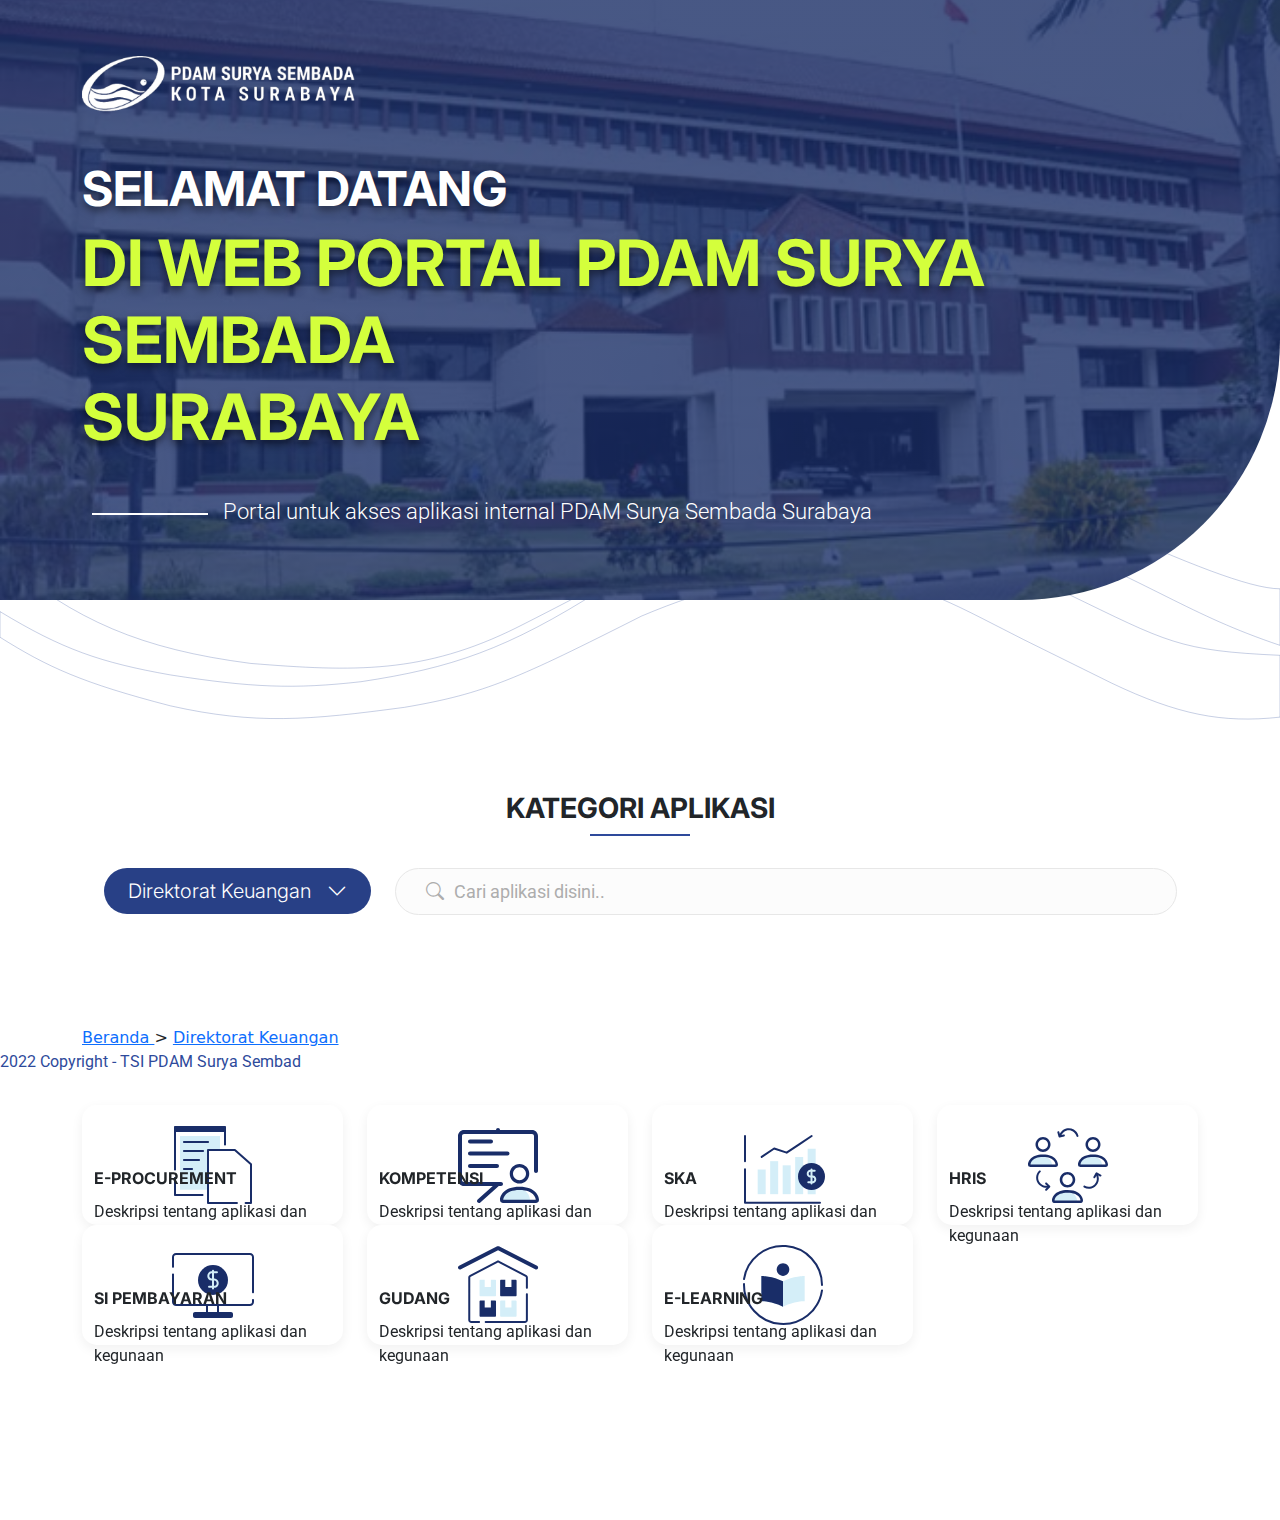
==== index-direktorat-keuangan.html @ 5f64a6d6 "commit 30-8-2022" ====
<!DOCTYPE html>
<html lang="en">
<head>
    <meta charset="UTF-8">
    <meta http-equiv="X-UA-Compatible" content="IE=edge">
    <meta name="viewport" content="width=device-width, initial-scale=1.0">
    <link rel="shortcut icon" href="assets/images/logo small.png" />
    <link href="assets/bootstrap-icons/bootstrap-icons.css" rel="stylesheet">
    <link rel="stylesheet" href="bootstrap/css/bootstrap.min.css">
    <link rel="stylesheet" href="css/style.css">
    <title>Web-Portal PDAM Surya Sembada Kota Surabaya</title>
</head>
<body>
    <header class="header d-flex justify-content-center align-items-center">
        <div class="container">
            <div class="row">
                <div class="col-lg-12 col-md-6 col-sm-3">
                    <img src="assets/images/Logo PDAM-Putih.png" height="56px" alt="">
                    <h1>
                        Selamat Datang
                    </h1>
                    <h2>
                        Di Web Portal PDAM Surya Sembada 
                        <br>
                        Surabaya
                    </h2>
                    <p>
                        Portal untuk akses aplikasi internal PDAM Surya Sembada Surabaya</p>
                </div>
            </div>
        </div>
    </header>
    <main>
        <section class="heading">
            <div class="container">
                <div class="head-kategori">
                    <div class="row justify-content-center text-center">
                        <h3>Kategori Aplikasi</h3>
                        <div class="line"></div>
                    </div>
                </div>
                <div class="pilihan-kategori">
                    <div class="row">
                        <div class="col d-flex justify-content-center align-items-center">
                            <div class="dropdown pe-4">
                                <button class="btn py-2 px-4" type="button" data-bs-toggle="dropdown" aria-expanded="false">
                                    <span>Direktorat Keuangan</span>
                                    <i class="bi bi-chevron-down ms-3"></i>
                                </button>
                                <ul class="dropdown-menu">
                                    <li><a class="dropdown-item" href="index.html">Semua Aplikasi</a></li>
                                    <li><a class="dropdown-item" href="index-direktorat-utama.html">Direktorat Utama</a></li>
                                    <li><a class="dropdown-item" href="index-direktorat-keuangan.html">Direktorat Keuangan</a></li>
                                    <li><a class="dropdown-item" href="index-direktorat-operasi.html">Direktorat Operasi</a></li>
                                    <li><a class="dropdown-item" href="index-direktorat-pelayanan.html">Direktorat Pelayanan</a></li>
                                </ul>
                            </div>
                            <div class="search py-2 px-4">
                                <button id="button" class="pe-2"><i class="bi-search"></i></button>
                                <input type="text" id="input" maxlength="200" width="200" placeholder="Cari aplikasi disini..">
                            </div>
                        </div>
                    </div>
                </div>
                <div class="aplikasi">
                    <div class="navigation">
                        <a href="index.html">Beranda </a> 
                        <a> > </a>
                        <a href="#"> Direktorat Keuangan</a>
                    </div>
                    <!-- Halaman 1 -->
                    <div class="carousel-item active">
                        <!-- Baris 1 -->
                        <div class="row" style="margin-top: 55px;">
                            <!-- kolom 1 -->
                            <div class="col-md-3 col-sm-6">
                                <div class="box">
                                    <div class="hexagon-shadow">
                                        <div class="hexagon position-absolute top-50 start-50 translate-middle">
                                            <img src="assets/icon/icon_E-Procurement.svg" alt="">
                                        </div>
                                    </div>
                                    <div class="box-content">
                                        <div class="details">
                                            <h5>E-Procurement</h5>
                                            <p>Deskripsi tentang aplikasi dan kegunaan</p>
                                        </div>
                                    </div>
                                </div>
                            </div>
                            <!-- kolom 2 -->
                            <div class="col-md-3 col-sm-6">
                                <div class="box">
                                    <div class="hexagon-shadow">
                                        <div class="hexagon position-absolute top-50 start-50 translate-middle">
                                            <img src="assets/icon/icon_Kompetensi.svg" alt="">
                                        </div>
                                    </div>
                                    <div class="box-content">
                                        <div class="details">
                                            <h5>Kompetensi</h5>
                                            <p>Deskripsi tentang aplikasi dan kegunaan</p>
                                        </div>
                                    </div>
                                </div>
                            </div>
                            <!-- kolom 3 -->
                            <div class="col-md-3 col-sm-6">
                                <div class="box">
                                    <div class="hexagon-shadow">
                                        <div class="hexagon position-absolute top-50 start-50 translate-middle">
                                            <img src="assets/icon/icon_SKA.svg" alt="">
                                        </div>
                                    </div>
                                    <div class="box-content">
                                        <div class="details">
                                            <h5>SKA</h5>
                                            <p>Deskripsi tentang aplikasi dan kegunaan</p>
                                        </div>
                                    </div>
                                </div>
                            </div>
                            <!-- kolom 4 -->
                            <div class="col-md-3 col-sm-6">
                                <div class="box">
                                    <div class="hexagon-shadow">
                                        <div class="hexagon position-absolute top-50 start-50 translate-middle">
                                            <img src="assets/icon/icon_HRIS.svg" alt="">
                                        </div>
                                    </div>
                                    <div class="box-content">
                                        <div class="details">
                                            <h5>HRIS</h5>
                                            <p>Deskripsi tentang aplikasi dan kegunaan</p>
                                        </div>
                                    </div>
                                </div>
                            </div>
                        </div>
                        <!-- Baris 2 -->
                        <div class="row">
                            <!-- kolom 5 -->
                            <div class="col-md-3 col-sm-6">
                                <div class="box">
                                    <div class="hexagon-shadow">
                                        <div class="hexagon position-absolute top-50 start-50 translate-middle">
                                            <img src="assets/icon/icon_SIPembayaran.svg" alt="">
                                        </div>
                                    </div>
                                    <div class="box-content">
                                        <div class="details">
                                            <h5>SI Pembayaran</h5>
                                            <p>Deskripsi tentang aplikasi dan kegunaan</p>
                                        </div>
                                    </div>
                                </div>
                            </div>
                            <!-- kolom 6 -->
                            <div class="col-md-3 col-sm-6">
                                <div class="box">
                                    <div class="hexagon-shadow">
                                        <div class="hexagon position-absolute top-50 start-50 translate-middle">
                                            <img src="assets/icon/icon_Gudang.svg" alt="">
                                        </div>
                                    </div>
                                    <div class="box-content">
                                        <div class="details">
                                            <h5>Gudang</h5>
                                            <p>Deskripsi tentang aplikasi dan kegunaan</p>
                                        </div>
                                    </div>
                                </div>
                            </div>
                            <!-- kolom 7 -->
                            <div class="col-md-3 col-sm-6">
                                <div class="box">
                                    <div class="hexagon-shadow">
                                        <div class="hexagon position-absolute top-50 start-50 translate-middle">
                                            <img src="assets/icon/icon_e-learning.svg" alt="">
                                        </div>
                                    </div>
                                    <div class="box-content">
                                        <div class="details">
                                            <h5>E-Learning</h5>
                                            <p>Deskripsi tentang aplikasi dan kegunaan</p>
                                        </div>
                                    </div>
                                </div>
                            </div>
                            <!-- kolom 8 -->
                            <div class="col-md-3 col-sm-6" style="visibility: hidden;">
                                <div class="box">
                                    <div class="hexagon-shadow">
                                        <div class="hexagon position-absolute top-50 start-50 translate-middle">
                                            <img src="assets/icon/icon_monitoring_pengaduan.svg" alt="">
                                        </div>
                                    </div>
                                    <div class="box-content">
                                        <div class="details">
                                            <h5>Monitoring Pengaduan</h5>
                                            <p>Deskripsi tentang aplikasi dan kegunaan</p>
                                        </div>
                                    </div>
                                </div>
                            </div>
                        </div>
                        <!-- Baris 3 -->
                        <div class="row" style="visibility: hidden;">
                            <!-- kolom 9 -->
                            <div class="col-md-3 col-sm-6">
                                <div class="box">
                                    <div class="hexagon-shadow">
                                        <div class="hexagon position-absolute top-50 start-50 translate-middle">
                                            <img src="assets/icon/icon_Data_pel.svg" alt="">
                                        </div>
                                    </div>
                                    <div class="box-content">
                                        <div class="details">
                                            <h5>Data Pelanggan</h5>
                                            <p>Deskripsi tentang aplikasi dan kegunaan</p>
                                        </div>
                                    </div>
                                </div>
                            </div>
                            <!-- kolom 10 -->
                            <div class="col-md-3 col-sm-6">
                                <div class="box">
                                    <div class="hexagon-shadow">
                                        <div class="hexagon position-absolute top-50 start-50 translate-middle">
                                            <img src="assets/icon/icon_Pemakaian_Air.svg" alt="">
                                        </div>
                                    </div>
                                    <div class="box-content">
                                        <div class="details">
                                            <h5>Analisa Pamakaian Air</h5>
                                            <p>Deskripsi tentang aplikasi dan kegunaan</p>
                                        </div>
                                    </div>
                                </div>
                            </div>
                            <!-- kolom 11 -->
                            <div class="col-md-3 col-sm-6">
                                <div class="box">
                                    <div class="hexagon-shadow">
                                        <div class="hexagon position-absolute top-50 start-50 translate-middle">
                                            <img src="assets/icon/icon_Pengolahan_Air.svg" alt="">
                                        </div>
                                    </div>
                                    <div class="box-content">
                                        <div class="details">
                                            <h5>Aplikasi Pengolahan</h5>
                                            <p>Deskripsi tentang aplikasi dan kegunaan</p>
                                        </div>
                                    </div>
                                </div>
                            </div>
                            <!-- kolom 12 -->
                            <div class="col-md-3 col-sm-6">
                                <div class="box">
                                    <div class="hexagon-shadow">
                                        <div class="hexagon position-absolute top-50 start-50 translate-middle">
                                            <img src="assets/icon/icon_Penertiban.svg" alt="">
                                        </div>
                                    </div>
                                    <div class="box-content">
                                        <div class="details">
                                            <h5>Aplikasi Penertiban</h5>
                                            <p>Deskripsi tentang aplikasi dan kegunaan</p>
                                        </div>
                                    </div>
                                </div>
                            </div>
                        </div>    
                    </div>
                </div>
            </div>
        </section>
    </main>
    
    <footer>
<p>2022 Copyright - TSI PDAM Surya Sembad</p> 
    </footer>

    <script src="bootstrap/js/bootstrap.bundle.min.js"></script>
</body>
</html>
---- css/style.css ----
@import url('https://fonts.googleapis.com/css2?family=Inter:wght@100;200;300;400;500;600;700;800;900&family=Roboto:ital,wght@0,100;0,300;0,400;0,500;0,700;0,900;1,100;1,300;1,400;1,500;1,700;1,900&display=swap');

:root{
    --black: #231F10;
    --gray:#6D6E70;
    --white:#fff;
    --dark-blue:#2E4A9B;
    --blue:#2A83C6;
    --lightblue:#3ABFEF;
    --green:#AFD137;
}
*{
    box-sizing: border-box;
}

body{
    height: 100%;
    width: 100%;
    margin: 0px;
    padding: 0px;
}

p{
    font-family: 'Roboto', sans-serif;
}

h1, h2, h3, h4, h5, h6{
    font-family: 'Inter', sans-serif;
    text-transform: uppercase;
    font-weight: 700;
}


/* Header */
.container-fluid{
    padding: 0;
}

.header{
    position: relative;
    width: 100%;
    height: 600px;
    
}

.header::after {
    content: "";
    z-index: -1;
    position: absolute;
    background: linear-gradient(rgba(26, 46, 102, 0.8), rgba(26, 46, 102, 0.8)), url('../assets/images/pdam.jpeg') center no-repeat;
    border-radius: 0px 0px 260.5px 0px;
    background-size: cover;
    width: 100%;
    height: 100%;
    
}

.header::before {
    content: "";
    position: absolute;
    bottom: 0;
    width: 100%;
    height: 50%;
    z-index: -100;
    background-image: url("../assets/images/background.svg");
    background-size: cover;
    background-position: bottom;
    transform: translateY(40%);
}

.header img {
    margin-bottom: 3rem;
}
.header h1{
    color: #ffff;
    text-shadow: 0px 4px 8px rgba(0, 0, 0, 0.5);
    font-size: 48px;
}

.header h2{
    color: #D4FF3C;
    text-shadow: 0px 4px 8px rgba(0, 0, 0, 0.5);
    font-size: 64px;
    padding-bottom: 2rem;
}

.header p{
    color: #ffff;
    font-weight: 300;
    font-size: 22px;
}

.header p::before{
    content: "";
    width: 116px;
    height: 2px;
    display: inline-block;
    background: var(--white);
    margin: 4px 10px;
}
/* Content */

.heading{
    margin-top: 15%;
}
.heading .head-kategori .line {
    background-color: var(--dark-blue);
    width: 100px;
    height: 2px;
    display: block;
    align-content: center;
}

.pilihan-kategori{
    position: relative;
    margin-top: 32px;
}

.pilihan-kategori .dropdown .btn{
    display: flex;
    background-color: #284086;
    color: #ffff;
    border: 0;
    border-radius: 24px;
    font-family: 'Inter', sans-serif;
    font-weight: 300;
    font-size: 20px;
}

.pilihan-kategori .search{
    align-items: center;
    background: #FCFCFC;
    border: 1px solid #E7E7E7;
    border-radius: 30px;
    display: flex;
    transition: all 0.5s;
    width: auto;
}

.pilihan-kategori .search input::placeholder{
    color: #adadad;
}


.search button,
.search input{
    -webkit-appearance: none;
    -moz-appearance: none;
    appearance: none;
    background: transparent;
    border: 0;
    color: inherit;
    font-size: 18px;
    font-family: 'Roboto', sans-serif;
    outline: 0;
    color: #adadad;
}

.search input{
    width: 700px;
}

/* Daftar Aplikasi */
.aplikasi{
    background-image: url();
    margin-top: 10%;
}

.aplikasi .col-lg-3,
.aplikasi .col-md-6{
    margin-bottom: 9%;
}

.aplikasi .box{
    position: relative;
    width: 100%;
    height: 120px;
    border-radius: 15px;
    background-color: #ffffff;
    box-shadow: 0 4px 12px rgba(26, 26, 26, 0.062);
    transition: 0.2s;
}

.aplikasi .box:hover{
    height: 179px;
    background-color: var(--dark-blue);
    box-shadow: 0px 4px 8px rgba(42, 131, 198, 0.32);
}

/* icon */
.box .icon-aplikasi{
    filter: drop-shadow(0px 2px 8px rgba(26, 26, 26, 0.082));
}

.box:hover .icon-aplikasi{
    filter: drop-shadow(0px 2px 8px rgba(42, 130, 198, 0.178));
}

.box .icon-aplikasi .icon{
    display: flex;
    align-items: center;
    justify-content: center;
    background: #ffffff;
    width: 100px;
    height: 110px;
    clip-path: polygon(0 25%, 50% 0, 100% 25%, 100% 75%, 50% 100%, 0 75%);
}

.box .icon-aplikasi .icon img{
    justify-content: center;
    max-width: 60px;
    max-height: 60px;
}

.box .box-content{
    position: absolute;
    width: 100%;
    height: 100%;
    display: flex;
    justify-content: center;
    align-items: flex-end;
}

.box .box-content .details{
    padding: 80px 12px 16px;
    width: 100%;
    transition: 0s;
    transform: translateY(55px);
}

.box:hover .box-content .details{
    transform: translateY(0px);
    color: #fff;
}

.box .box-content .details h5{
    font-size: 16px;
    margin-bottom: 12px;
}

.box .box-content .details p{
    
}

/* footer */
footer{
    color: var(--dark-blue);
}
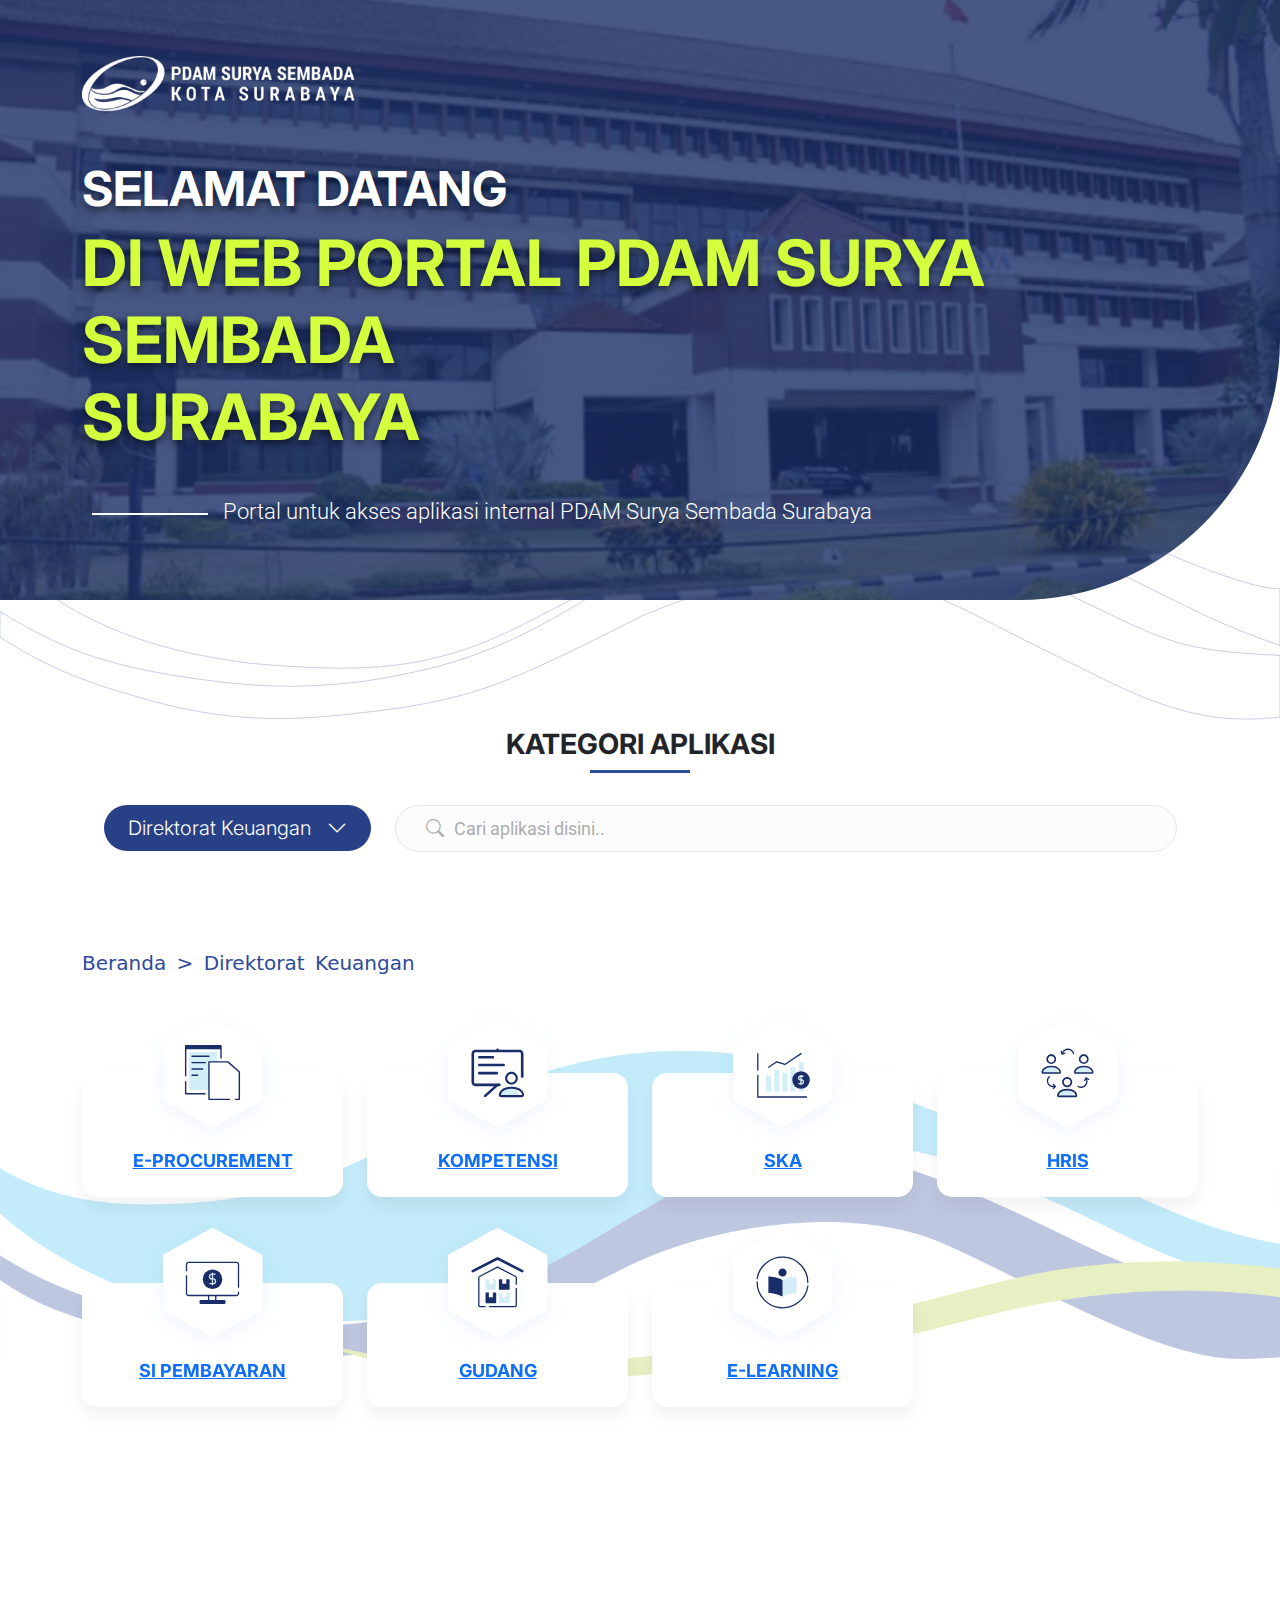
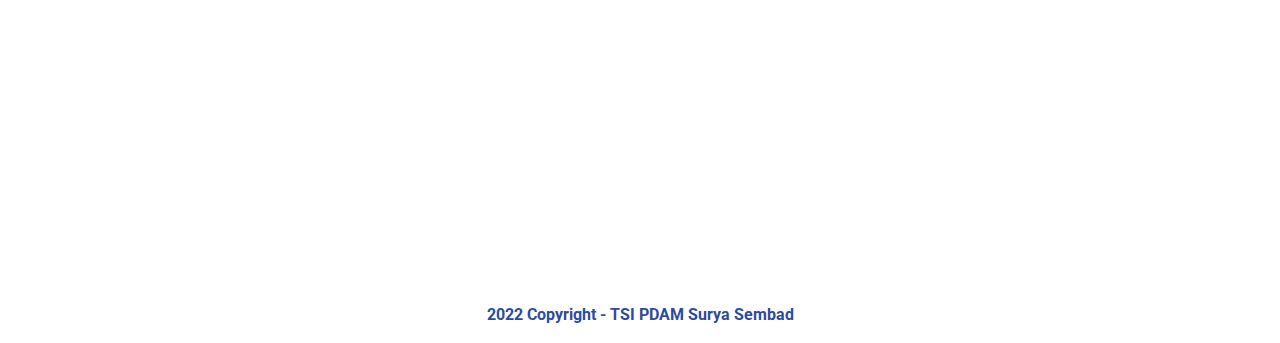
==== commit 8dc05dda: "commit 7-9-2022" ====
--- a/index-direktorat-keuangan.html
+++ b/index-direktorat-keuangan.html
@@ -74,106 +74,119 @@
                         <div class="row" style="margin-top: 55px;">
                             <!-- kolom 1 -->
                             <div class="col-md-3 col-sm-6">
-                                <div class="box">
-                                    <div class="hexagon-shadow">
-                                        <div class="hexagon position-absolute top-50 start-50 translate-middle">
-                                            <img src="assets/icon/icon_E-Procurement.svg" alt="">
-                                        </div>
-                                    </div>
-                                    <div class="box-content">
-                                        <div class="details">
-                                            <h5>E-Procurement</h5>
-                                            <p>Deskripsi tentang aplikasi dan kegunaan</p>
-                                        </div>
-                                    </div>
-                                </div>
+                                <a href="https://eprocurement.pdam-sby.go.id/panitia/#/homeadmin" target="_blank" rel="noopener noreferrer">
+                                    <div class="box">
+                                        <div class="hexagon-shadow">
+                                            <div class="hexagon position-absolute top-50 start-50 translate-middle">
+                                                <img src="assets/icon/icon_E-Procurement.svg" alt="">
+                                            </div>
+                                        </div>
+                                        <div class="box-content">
+                                            <div class="details">
+                                                <h5>E-Procurement</h5>
+                                                <p>Deskripsi tentang aplikasi dan kegunaan</p>
+                                            </div>
+                                        </div>
+                                    </div>
+                                </a>
                             </div>
                             <!-- kolom 2 -->
                             <div class="col-md-3 col-sm-6">
-                                <div class="box">
-                                    <div class="hexagon-shadow">
-                                        <div class="hexagon position-absolute top-50 start-50 translate-middle">
-                                            <img src="assets/icon/icon_Kompetensi.svg" alt="">
-                                        </div>
-                                    </div>
-                                    <div class="box-content">
-                                        <div class="details">
-                                            <h5>Kompetensi</h5>
-                                            <p>Deskripsi tentang aplikasi dan kegunaan</p>
-                                        </div>
-                                    </div>
-                                </div>
+                                <a href="https://web-portal.pdam-sby.go.id/app/kompetensi/" target="_blank" rel="noopener noreferrer">
+                                    <div class="box">
+                                        <div class="hexagon-shadow">
+                                            <div class="hexagon position-absolute top-50 start-50 translate-middle">
+                                                <img src="assets/icon/icon_Kompetensi.svg" alt="">
+                                            </div>
+                                        </div>
+                                        <div class="box-content">
+                                            <div class="details">
+                                                <h5>Kompetensi</h5>
+                                                <p>Deskripsi tentang aplikasi dan kegunaan</p>
+                                            </div>
+                                        </div>
+                                    </div>
+                                </a>
                             </div>
                             <!-- kolom 3 -->
                             <div class="col-md-3 col-sm-6">
-                                <div class="box">
-                                    <div class="hexagon-shadow">
-                                        <div class="hexagon position-absolute top-50 start-50 translate-middle">
-                                            <img src="assets/icon/icon_SKA.svg" alt="">
-                                        </div>
-                                    </div>
-                                    <div class="box-content">
-                                        <div class="details">
-                                            <h5>SKA</h5>
-                                            <p>Deskripsi tentang aplikasi dan kegunaan</p>
-                                        </div>
-                                    </div>
-                                </div>
+                                <a href="https://ska.pdam-sby.go.id/Budget/" target="_blank" rel="noopener noreferrer">
+                                    <div class="box">
+                                        <div class="hexagon-shadow">
+                                            <div class="hexagon position-absolute top-50 start-50 translate-middle">
+                                                <img src="assets/icon/icon_SKA.svg" alt="">
+                                            </div>
+                                        </div>
+                                        <div class="box-content">
+                                            <div class="details">
+                                                <h5>SKA</h5>
+                                                <p>Deskripsi tentang aplikasi dan kegunaan</p>
+                                            </div>
+                                        </div>
+                                    </div>
+                                </a>
                             </div>
                             <!-- kolom 4 -->
                             <div class="col-md-3 col-sm-6">
-                                <div class="box">
-                                    <div class="hexagon-shadow">
-                                        <div class="hexagon position-absolute top-50 start-50 translate-middle">
-                                            <img src="assets/icon/icon_HRIS.svg" alt="">
-                                        </div>
-                                    </div>
-                                    <div class="box-content">
-                                        <div class="details">
-                                            <h5>HRIS</h5>
-                                            <p>Deskripsi tentang aplikasi dan kegunaan</p>
-                                        </div>
-                                    </div>
-                                </div>
+                                <a href="https://hris.pdam-sby.go.id/authenticate" target="_blank" rel="noopener noreferrer">
+                                    <div class="box">
+                                        <div class="hexagon-shadow">
+                                            <div class="hexagon position-absolute top-50 start-50 translate-middle">
+                                                <img src="assets/icon/icon_HRIS.svg" alt="">
+                                            </div>
+                                        </div>
+                                        <div class="box-content">
+                                            <div class="details">
+                                                <h5>HRIS</h5>
+                                                <p>Deskripsi tentang aplikasi dan kegunaan</p>
+                                            </div>
+                                        </div>
+                                    </div>
+                                </a>
                             </div>
                         </div>
                         <!-- Baris 2 -->
                         <div class="row">
                             <!-- kolom 5 -->
                             <div class="col-md-3 col-sm-6">
-                                <div class="box">
-                                    <div class="hexagon-shadow">
-                                        <div class="hexagon position-absolute top-50 start-50 translate-middle">
-                                            <img src="assets/icon/icon_SIPembayaran.svg" alt="">
-                                        </div>
-                                    </div>
-                                    <div class="box-content">
-                                        <div class="details">
-                                            <h5>SI Pembayaran</h5>
-                                            <p>Deskripsi tentang aplikasi dan kegunaan</p>
-                                        </div>
-                                    </div>
-                                </div>
+                                <a href="https://sip.pdam-sby.go.id/" target="_blank" rel="noopener noreferrer">
+                                    <div class="box">
+                                        <div class="hexagon-shadow">
+                                            <div class="hexagon position-absolute top-50 start-50 translate-middle">
+                                                <img src="assets/icon/icon_SIPembayaran.svg" alt="">
+                                            </div>
+                                        </div>
+                                        <div class="box-content">
+                                            <div class="details">
+                                                <h5>SI Pembayaran</h5>
+                                                <p>Deskripsi tentang aplikasi dan kegunaan</p>
+                                            </div>
+                                        </div>
+                                    </div>
+                                </a>
                             </div>
                             <!-- kolom 6 -->
                             <div class="col-md-3 col-sm-6">
-                                <div class="box">
-                                    <div class="hexagon-shadow">
-                                        <div class="hexagon position-absolute top-50 start-50 translate-middle">
-                                            <img src="assets/icon/icon_Gudang.svg" alt="">
-                                        </div>
-                                    </div>
-                                    <div class="box-content">
-                                        <div class="details">
-                                            <h5>Gudang</h5>
-                                            <p>Deskripsi tentang aplikasi dan kegunaan</p>
-                                        </div>
-                                    </div>
-                                </div>
+                                <a href="https://gudang.pdam-sby.go.id/auth/login" target="_blank" rel="noopener noreferrer">
+                                    <div class="box">
+                                        <div class="hexagon-shadow">
+                                            <div class="hexagon position-absolute top-50 start-50 translate-middle">
+                                                <img src="assets/icon/icon_Gudang.svg" alt="">
+                                            </div>
+                                        </div>
+                                        <div class="box-content">
+                                            <div class="details">
+                                                <h5>Gudang</h5>
+                                                <p>Deskripsi tentang aplikasi dan kegunaan</p>
+                                            </div>
+                                        </div>
+                                    </div>
+                                </a>
                             </div>
                             <!-- kolom 7 -->
                             <div class="col-md-3 col-sm-6">
-                                <div class="box">
+                                <a href="https://e-learning.pdam-sby.go.id/" target="_blank" rel="noopener noreferrer">
+                                    <div class="box">
                                     <div class="hexagon-shadow">
                                         <div class="hexagon position-absolute top-50 start-50 translate-middle">
                                             <img src="assets/icon/icon_e-learning.svg" alt="">
@@ -185,7 +198,8 @@
                                             <p>Deskripsi tentang aplikasi dan kegunaan</p>
                                         </div>
                                     </div>
-                                </div>
+                                    </div>
+                                </a>
                             </div>
                             <!-- kolom 8 -->
                             <div class="col-md-3 col-sm-6" style="visibility: hidden;">
--- a/css/style.css
+++ b/css/style.css
@@ -9,9 +9,6 @@
     --lightblue:#3ABFEF;
     --green:#AFD137;
 }
-*{
-    box-sizing: border-box;
-}
 
 body{
     height: 100%;
@@ -101,12 +98,29 @@
 /* Content */
 
 .heading{
-    margin-top: 15%;
-}
+    position: relative; 
+    display: flex;
+    margin-top: 10%;
+}
+
+.heading::before{
+    content: "";
+    background-image: url("../assets/images/background-aplikasi.svg");
+    background-size: contain;
+    background-repeat: no-repeat;
+    background-position: center;
+    position: absolute;
+    top: 0px;
+    right: 0px;
+    bottom: 0px;
+    left: 0px;
+    opacity: 0.3;
+}
+
 .heading .head-kategori .line {
     background-color: var(--dark-blue);
     width: 100px;
-    height: 2px;
+    height: 3px;
     display: block;
     align-content: center;
 }
@@ -162,87 +176,145 @@
 
 /* Daftar Aplikasi */
 .aplikasi{
-    background-image: url();
-    margin-top: 10%;
-}
-
-.aplikasi .col-lg-3,
-.aplikasi .col-md-6{
-    margin-bottom: 9%;
+    margin-top: 96px;
+}
+
+.aplikasi .navigation{
+    margin-bottom: 40px;
+}
+
+.aplikasi .navigation a{
+    font-size: 20px;
+    color: var(--dark-blue);
+    word-spacing: 4px;
+    text-decoration: none;
+}
+
+.aplikasi .col-md-3,
+.aplikasi .col-sm-6{
+    align-items: center;
+    margin-bottom: 56px;
 }
 
 .aplikasi .box{
     position: relative;
-    width: 100%;
-    height: 120px;
+    padding-top: 30px;
+    padding-bottom: 30px;
+    text-align: center;
+    width: 100%;
+    height: 124px;
+    /* height: 179px; */
     border-radius: 15px;
     background-color: #ffffff;
-    box-shadow: 0 4px 12px rgba(26, 26, 26, 0.062);
-    transition: 0.2s;
+    padding: 0 12px;
+    margin-bottom: 30px;
+    box-shadow: 0 10px 18px rgba(26, 26, 26, 0.055);
+    transition: 0.3s;
 }
 
 .aplikasi .box:hover{
     height: 179px;
     background-color: var(--dark-blue);
-    box-shadow: 0px 4px 8px rgba(42, 131, 198, 0.32);
-}
-
-/* icon */
-.box .icon-aplikasi{
-    filter: drop-shadow(0px 2px 8px rgba(26, 26, 26, 0.082));
-}
-
-.box:hover .icon-aplikasi{
-    filter: drop-shadow(0px 2px 8px rgba(42, 130, 198, 0.178));
-}
-
-.box .icon-aplikasi .icon{
+    color: #ffffff;
+    box-shadow: 0px 6px 8px rgba(42, 131, 198, 0.32);
+    transition: 0.5s;
+    cursor: pointer;
+}
+
+.aplikasi .box .hexagon{
+    position: absolute;
     display: flex;
+    justify-content: center;
     align-items: center;
-    justify-content: center;
-    background: #ffffff;
+    background: #ffff;
     width: 100px;
     height: 110px;
     clip-path: polygon(0 25%, 50% 0, 100% 25%, 100% 75%, 50% 100%, 0 75%);
 }
 
-.box .icon-aplikasi .icon img{
-    justify-content: center;
-    max-width: 60px;
-    max-height: 60px;
+
+.aplikasi .box .hexagon img{
+    position: absolute;
+    object-fit: cover;
+    width: 65px;
+}
+
+.aplikasi .box .hexagon-shadow{
+    filter: drop-shadow(0px 5px 10px rgba(42, 131, 198, 0.08)); 
 }
 
 .box .box-content{
-    position: absolute;
     width: 100%;
     height: 100%;
-    display: flex;
-    justify-content: center;
-    align-items: flex-end;
-}
-
-.box .box-content .details{
-    padding: 80px 12px 16px;
-    width: 100%;
-    transition: 0s;
-    transform: translateY(55px);
-}
-
-.box:hover .box-content .details{
-    transform: translateY(0px);
-    color: #fff;
-}
-
-.box .box-content .details h5{
-    font-size: 16px;
-    margin-bottom: 12px;
-}
-
-.box .box-content .details p{
+    overflow: hidden;
+}
+
+.box .box-content h5{
+    padding-top: 77px;
+    font-size: 18px;
+}
+
+.box .box-content p{
+    font-size: 14px;
+    margin-top: 22px;
+}
+
+
+/* FOOTER */
+footer {
+    margin-top: 200px;
+    text-align: center;
+    color: #2E4A9B;
+    font-weight: bolder
+}
+
+.carousel-control-prev-icon {
+    background-image: url("data:image/svg+xml;charset=utf8,%3Csvg xmlns='http://www.w3.org/2000/svg' fill='%2E4A9B' viewBox='0 0 8 8'%3E%3Cpath d='M5.25 0l-4 4 4 4 1.5-1.5-2.5-2.5 2.5-2.5-1.5-1.5z'/%3E%3C/svg%3E") !important;
+}
+   
+.carousel-control-next-icon {
+    background-image: url("data:image/svg+xml;charset=utf8,%3Csvg xmlns='http://www.w3.org/2000/svg' fill='%2E4A9B' viewBox='0 0 8 8'%3E%3Cpath d='M2.75 0l-1.5 1.5 2.5 2.5-2.5 2.5 1.5 1.5 4-4-4-4z'/%3E%3C/svg%3E") !important;
+}
+
+.carousel-indicators .inactive {
+    background-color: gray;
+}
+.carousel-indicators .active {
+    background-color: #2E4A9B
+}
+/* 
+
+.hex {
+    width: max-content;
+    margin-bottom: -20px;
+    z-index: 2;
+}
+
+.box1 {
+    width: 0px;
+    border-bottom: 30px solid #6C6;
+    border-left: 52px solid transparent;
+    border-right: 52px solid transparent;
+}
+
+.box2 {
+    width: 104px;
+    height: 60px;
+    background-color: #6C6;
+}
+
+.box2 img {
+    position: absolute;
+    object-fit: cover;
+    width: 65px;
+
+}
+
+.box3 {
+    width: 0px;
+    border-top: 30px solid #6C6;
+    border-left: 52px solid transparent;
+    border-right: 52px solid transparent;
+} */
+
     
-}
-
-/* footer */
-footer{
-    color: var(--dark-blue);
-}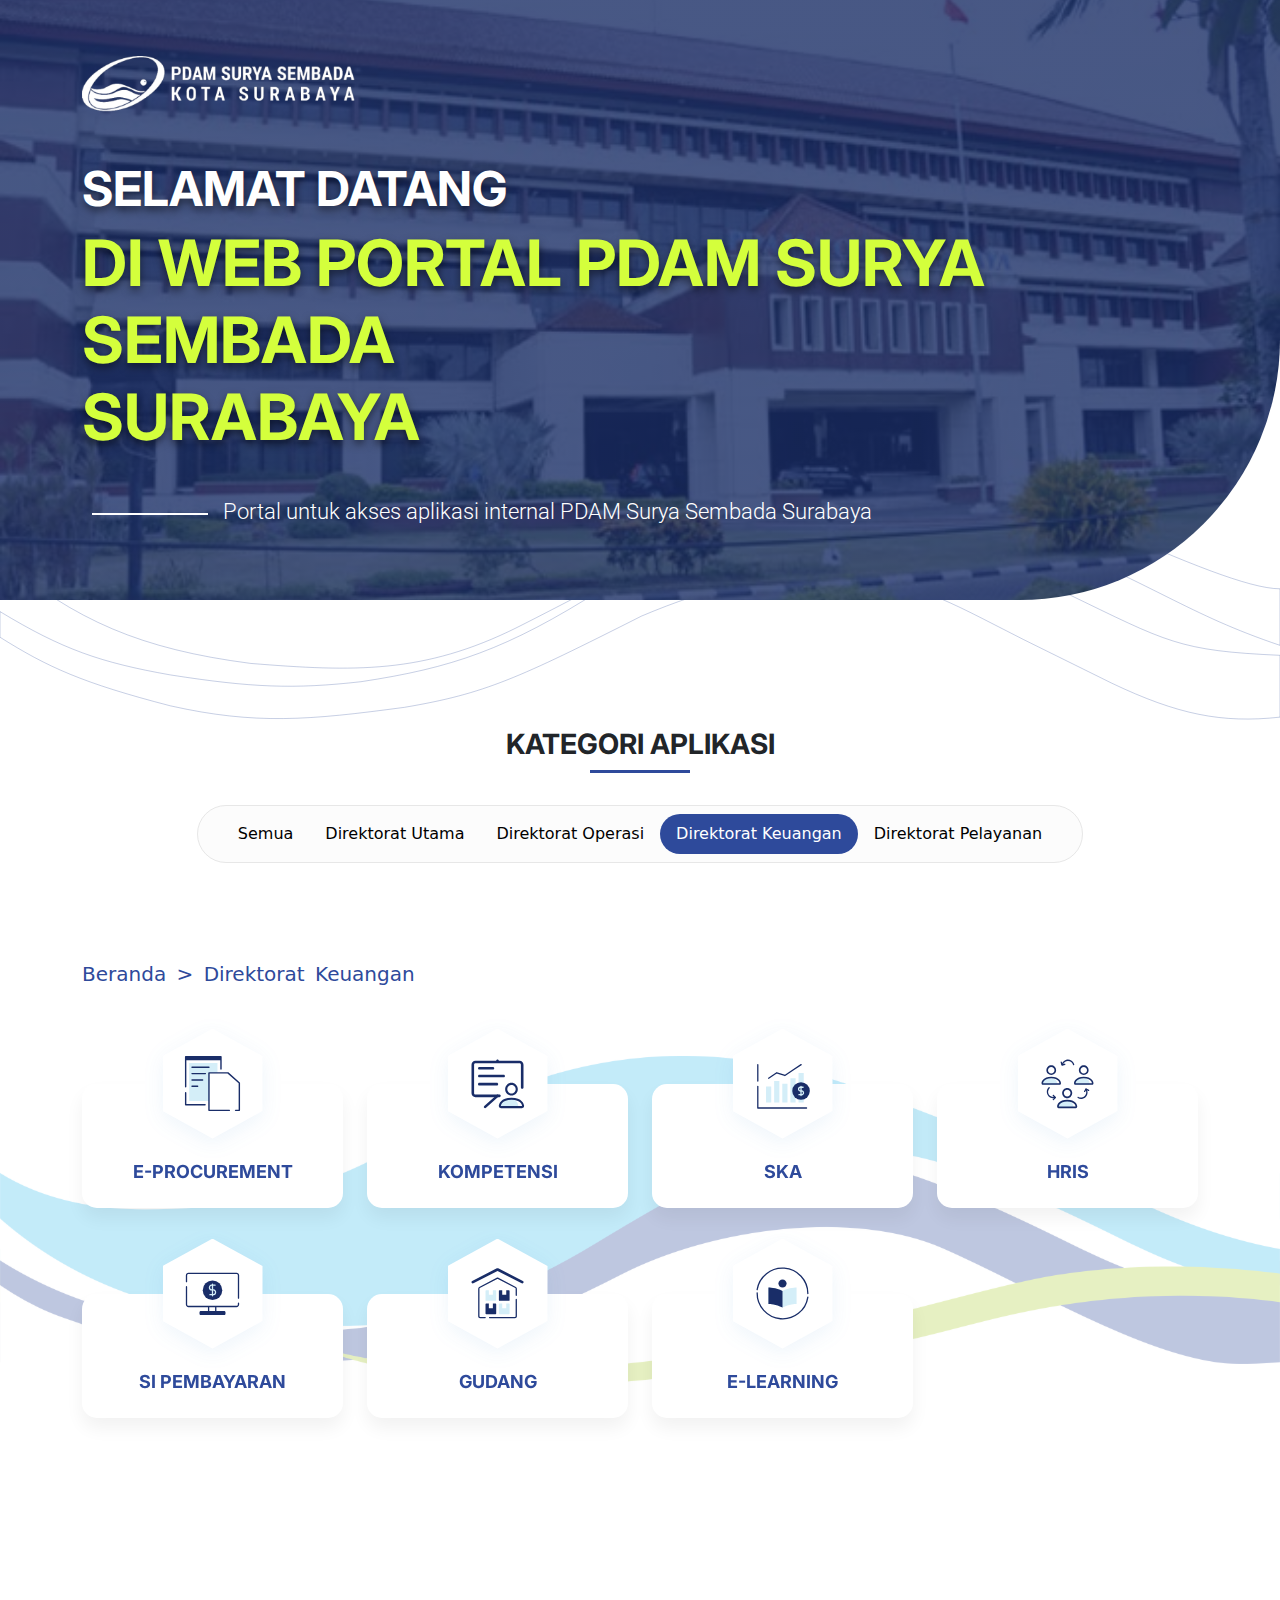
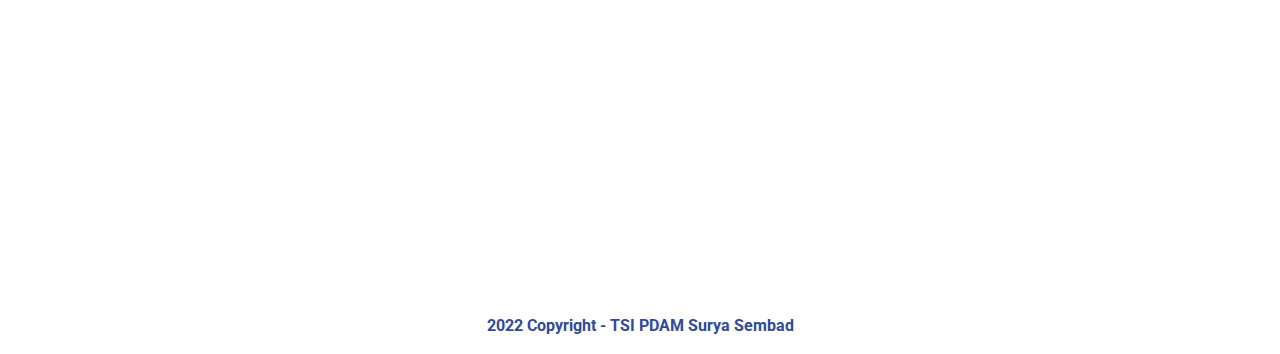
==== commit c7094d46: "commit 7-9-2022" ====
--- a/index-direktorat-keuangan.html
+++ b/index-direktorat-keuangan.html
@@ -42,22 +42,24 @@
                 <div class="pilihan-kategori">
                     <div class="row">
                         <div class="col d-flex justify-content-center align-items-center">
-                            <div class="dropdown pe-4">
-                                <button class="btn py-2 px-4" type="button" data-bs-toggle="dropdown" aria-expanded="false">
-                                    <span>Direktorat Keuangan</span>
-                                    <i class="bi bi-chevron-down ms-3"></i>
-                                </button>
-                                <ul class="dropdown-menu">
-                                    <li><a class="dropdown-item" href="index.html">Semua Aplikasi</a></li>
-                                    <li><a class="dropdown-item" href="index-direktorat-utama.html">Direktorat Utama</a></li>
-                                    <li><a class="dropdown-item" href="index-direktorat-keuangan.html">Direktorat Keuangan</a></li>
-                                    <li><a class="dropdown-item" href="index-direktorat-operasi.html">Direktorat Operasi</a></li>
-                                    <li><a class="dropdown-item" href="index-direktorat-pelayanan.html">Direktorat Pelayanan</a></li>
+                            <div class="search py-2 px-4">
+                                <ul class="nav">
+                                    <li class="nav-item">
+                                        <a class="nav-link" href="index.html">Semua</a>
+                                    </li>
+                                    <li class="nav-item">
+                                        <a class="nav-link" href="index-direktorat-utama.html">Direktorat Utama</a>
+                                    </li>
+                                    <li class="nav-item">
+                                        <a class="nav-link" href="index-direktorat-operasi.html">Direktorat Operasi</a>
+                                    </li>
+                                    <li class="nav-item active">
+                                        <a class="nav-link" href="#">Direktorat Keuangan</a>
+                                    </li>
+                                    <li class="nav-item">
+                                        <a class="nav-link" href="index-direktorat-pelayanan.html">Direktorat Pelayanan</a>
+                                    </li>
                                 </ul>
-                            </div>
-                            <div class="search py-2 px-4">
-                                <button id="button" class="pe-2"><i class="bi-search"></i></button>
-                                <input type="text" id="input" maxlength="200" width="200" placeholder="Cari aplikasi disini..">
                             </div>
                         </div>
                     </div>
--- a/css/style.css
+++ b/css/style.css
@@ -174,6 +174,35 @@
     width: 700px;
 }
 
+.nav .nav-item a{
+    color: black;
+}
+
+.nav .nav-item a:hover{
+    color: #ffffff;
+}   
+
+.nav .nav-item{
+    border-radius: 30px;
+}
+
+.nav-item:hover {
+    background-color: var(--dark-blue);
+    color: #ffffff;
+    transition: .3s ease-in-out;
+}
+
+.nav .active{
+    border-radius: 30px;
+    background-color: var(--dark-blue);
+    color: #ffffff;
+}
+
+.nav .active a{
+    color: #ffffff;
+}
+
+
 /* Daftar Aplikasi */
 .aplikasi{
     margin-top: 96px;
@@ -194,6 +223,12 @@
 .aplikasi .col-sm-6{
     align-items: center;
     margin-bottom: 56px;
+}
+
+.aplikasi .col-md-3,
+.aplikasi .col-sm-6 a{
+    text-decoration: none;
+    color: var(--dark-blue);
 }
 
 .aplikasi .box{
@@ -212,6 +247,7 @@
     transition: 0.3s;
 }
 
+
 .aplikasi .box:hover{
     height: 179px;
     background-color: var(--dark-blue);
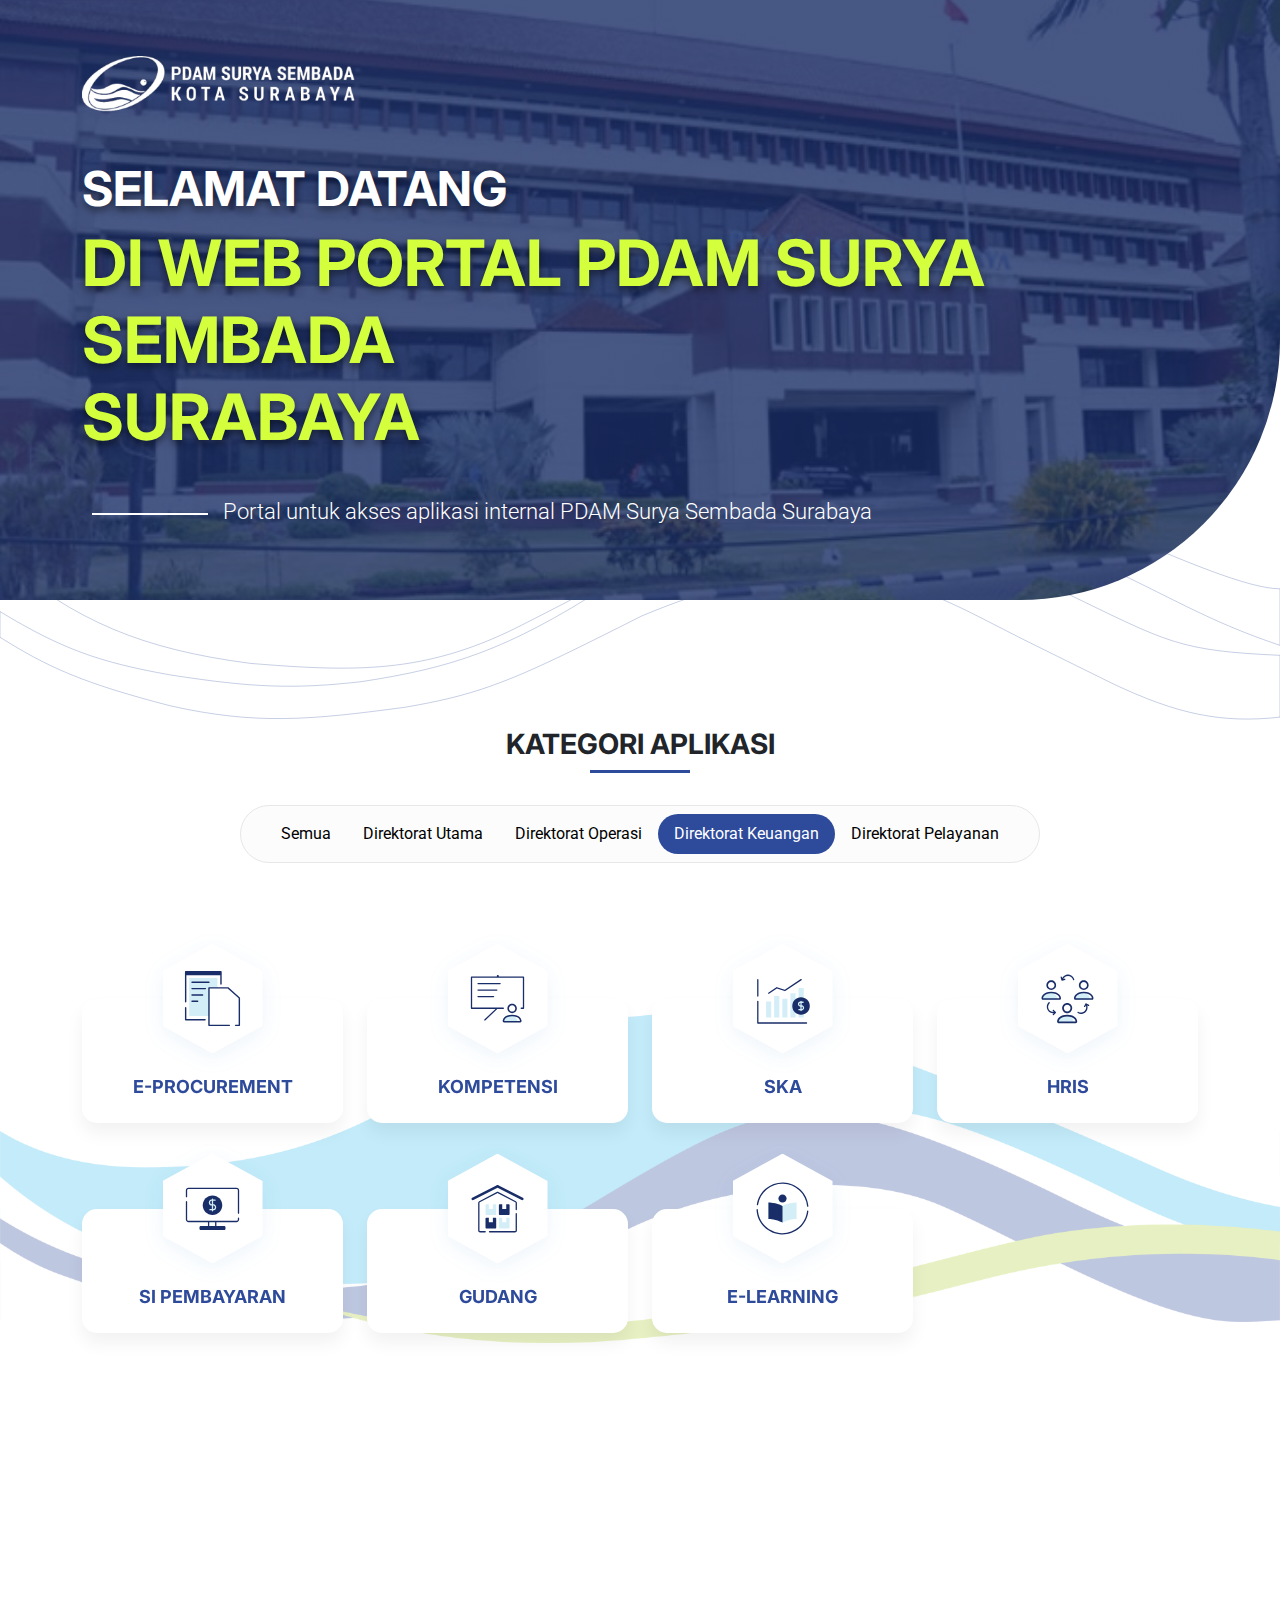
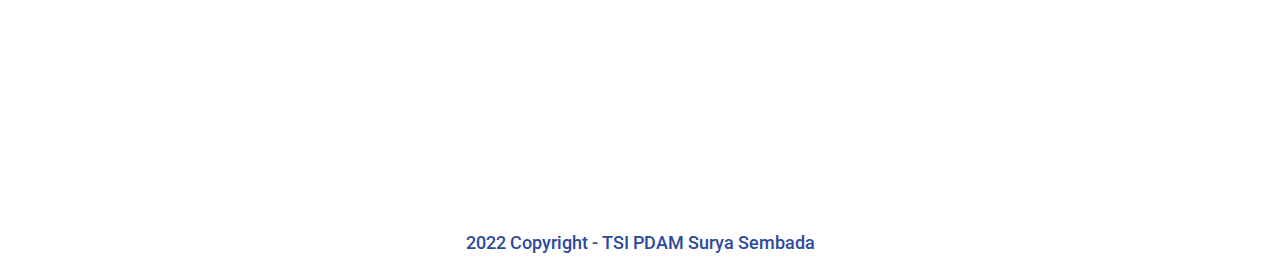
==== commit 62dd934e: "commit 08-09-2022" ====
--- a/index-direktorat-keuangan.html
+++ b/index-direktorat-keuangan.html
@@ -65,15 +65,15 @@
                     </div>
                 </div>
                 <div class="aplikasi">
-                    <div class="navigation">
+                    <!-- <div class="navigation">
                         <a href="index.html">Beranda </a> 
                         <a> > </a>
                         <a href="#"> Direktorat Keuangan</a>
-                    </div>
+                    </div> -->
                     <!-- Halaman 1 -->
                     <div class="carousel-item active">
                         <!-- Baris 1 -->
-                        <div class="row" style="margin-top: 55px;">
+                        <div class="row" style="margin-top: 40px;">
                             <!-- kolom 1 -->
                             <div class="col-md-3 col-sm-6">
                                 <a href="https://eprocurement.pdam-sby.go.id/panitia/#/homeadmin" target="_blank" rel="noopener noreferrer">
@@ -86,7 +86,7 @@
                                         <div class="box-content">
                                             <div class="details">
                                                 <h5>E-Procurement</h5>
-                                                <p>Deskripsi tentang aplikasi dan kegunaan</p>
+                                                <p>Aplikasi pengadaan barang dan jasa</p>
                                             </div>
                                         </div>
                                     </div>
@@ -104,7 +104,7 @@
                                         <div class="box-content">
                                             <div class="details">
                                                 <h5>Kompetensi</h5>
-                                                <p>Deskripsi tentang aplikasi dan kegunaan</p>
+                                                <p>Aplikasi Kompetensi Pegawai</p>
                                             </div>
                                         </div>
                                     </div>
@@ -122,7 +122,7 @@
                                         <div class="box-content">
                                             <div class="details">
                                                 <h5>SKA</h5>
-                                                <p>Deskripsi tentang aplikasi dan kegunaan</p>
+                                                <p>Sistem Kelola Anggaran</p>
                                             </div>
                                         </div>
                                     </div>
@@ -140,7 +140,7 @@
                                         <div class="box-content">
                                             <div class="details">
                                                 <h5>HRIS</h5>
-                                                <p>Deskripsi tentang aplikasi dan kegunaan</p>
+                                                <p>Human Resources Information System</p>
                                             </div>
                                         </div>
                                     </div>
@@ -161,7 +161,7 @@
                                         <div class="box-content">
                                             <div class="details">
                                                 <h5>SI Pembayaran</h5>
-                                                <p>Deskripsi tentang aplikasi dan kegunaan</p>
+                                                <p>Sistem Informasi Kelola Pembayaran</p>
                                             </div>
                                         </div>
                                     </div>
@@ -179,7 +179,7 @@
                                         <div class="box-content">
                                             <div class="details">
                                                 <h5>Gudang</h5>
-                                                <p>Deskripsi tentang aplikasi dan kegunaan</p>
+                                                <p>Aplikasi Manajemen Gudang</p>
                                             </div>
                                         </div>
                                     </div>
@@ -197,30 +197,32 @@
                                     <div class="box-content">
                                         <div class="details">
                                             <h5>E-Learning</h5>
-                                            <p>Deskripsi tentang aplikasi dan kegunaan</p>
-                                        </div>
-                                    </div>
-                                    </div>
-                                </a>
-                            </div>
-                            <!-- kolom 8 -->
+                                            <p>Aplikasi pelatihan online pegawai</p>
+                                        </div>
+                                    </div>
+                                    </div>
+                                </a>
+                            </div>
+                            <!-- kolom 8 kosong -->
                             <div class="col-md-3 col-sm-6" style="visibility: hidden;">
-                                <div class="box">
-                                    <div class="hexagon-shadow">
-                                        <div class="hexagon position-absolute top-50 start-50 translate-middle">
-                                            <img src="assets/icon/icon_monitoring_pengaduan.svg" alt="">
-                                        </div>
-                                    </div>
-                                    <div class="box-content">
-                                        <div class="details">
-                                            <h5>Monitoring Pengaduan</h5>
-                                            <p>Deskripsi tentang aplikasi dan kegunaan</p>
-                                        </div>
-                                    </div>
-                                </div>
-                            </div>
-                        </div>
-                        <!-- Baris 3 -->
+                                <a href="">
+                                    <div class="box">
+                                        <div class="hexagon-shadow">
+                                            <div class="hexagon position-absolute top-50 start-50 translate-middle">
+                                                <img src="assets/icon/icon_e-learning.svg" alt="">
+                                            </div>
+                                        </div>
+                                        <div class="box-content">
+                                            <div class="details">
+                                                <h5>E-Learning</h5>
+                                                <p>Aplikasi pelatihan online pegawai</p>
+                                            </div>
+                                        </div>
+                                    </div>
+                                </a>
+                            </div>
+                        </div> 
+                        <!-- Baris 3 kosong -->
                         <div class="row" style="visibility: hidden;">
                             <!-- kolom 9 -->
                             <div class="col-md-3 col-sm-6">
@@ -294,7 +296,7 @@
     </main>
     
     <footer>
-<p>2022 Copyright - TSI PDAM Surya Sembad</p> 
+        <p>2022 Copyright - TSI PDAM Surya Sembada</p> 
     </footer>
 
     <script src="bootstrap/js/bootstrap.bundle.min.js"></script>
--- a/css/style.css
+++ b/css/style.css
@@ -9,17 +9,18 @@
     --lightblue:#3ABFEF;
     --green:#AFD137;
 }
+*{
+    font-family: 'Roboto', sans-serif;
+}
 
 body{
     height: 100%;
     width: 100%;
-    margin: 0px;
-    padding: 0px;
-}
-
-p{
+}
+
+/* p{
     font-family: 'Roboto', sans-serif;
-}
+} */
 
 h1, h2, h3, h4, h5, h6{
     font-family: 'Inter', sans-serif;
@@ -109,7 +110,7 @@
     background-size: contain;
     background-repeat: no-repeat;
     background-position: center;
-    position: absolute;
+    position:absolute;
     top: 0px;
     right: 0px;
     bottom: 0px;
@@ -291,7 +292,7 @@
 }
 
 .box .box-content p{
-    font-size: 14px;
+    font-size: 16px;
     margin-top: 22px;
 }
 
@@ -301,7 +302,8 @@
     margin-top: 200px;
     text-align: center;
     color: #2E4A9B;
-    font-weight: bolder
+    font-size: 18px;
+    font-weight:500;
 }
 
 .carousel-control-prev-icon {
@@ -313,7 +315,7 @@
 }
 
 .carousel-indicators .inactive {
-    background-color: gray;
+    background-color: rgb(170, 170, 170);
 }
 .carousel-indicators .active {
     background-color: #2E4A9B
